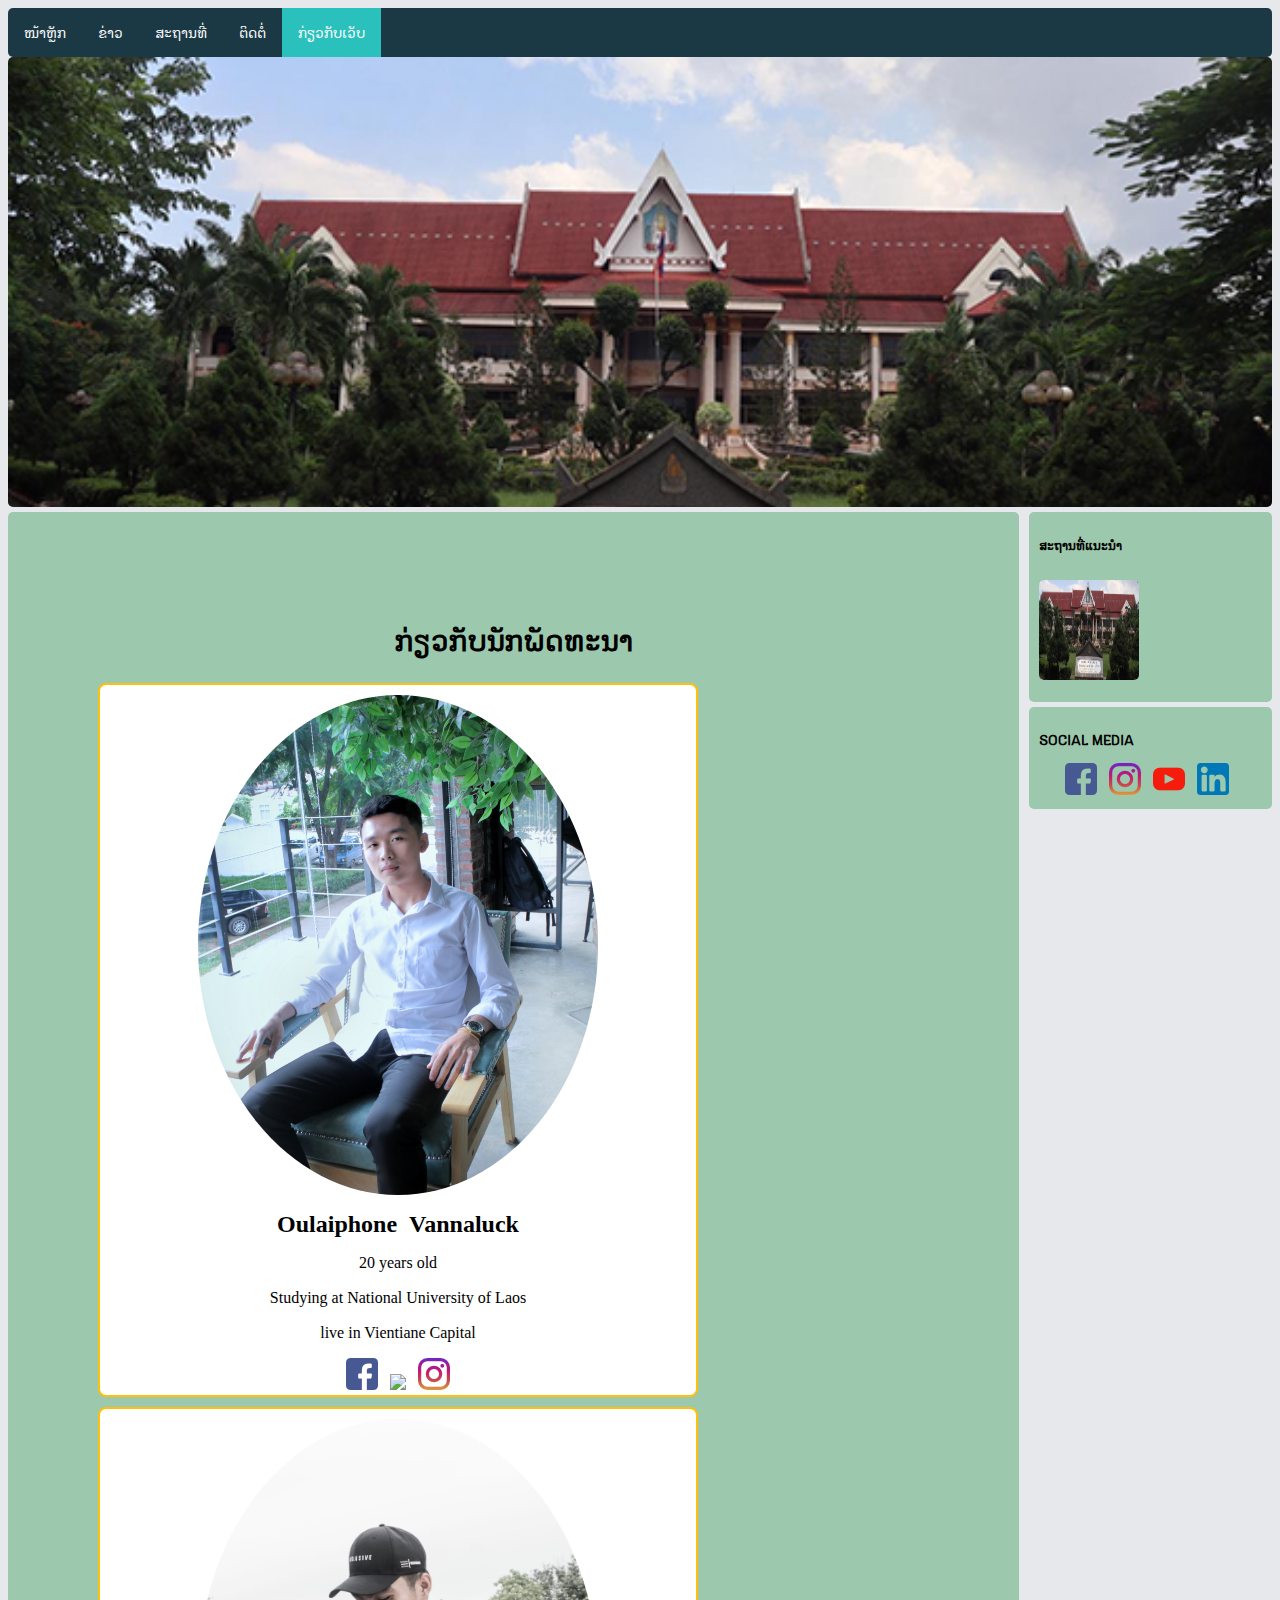
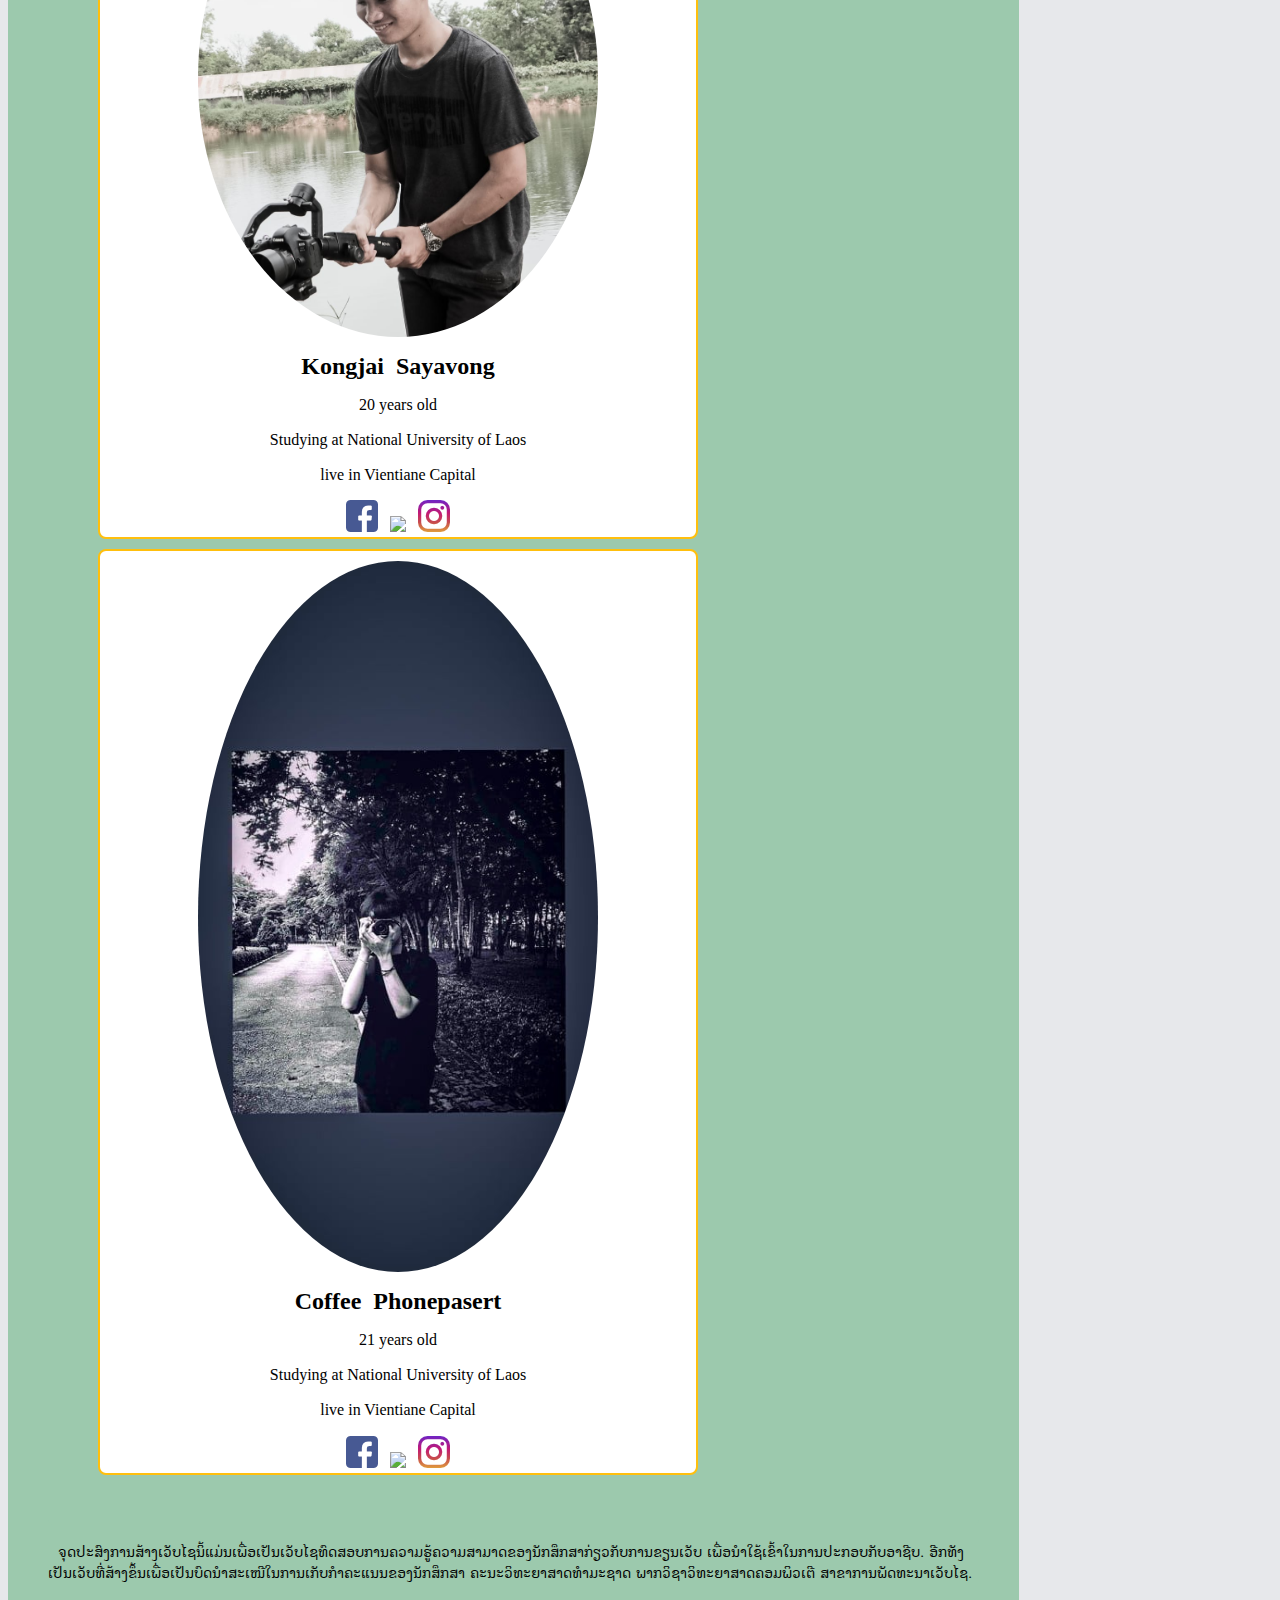
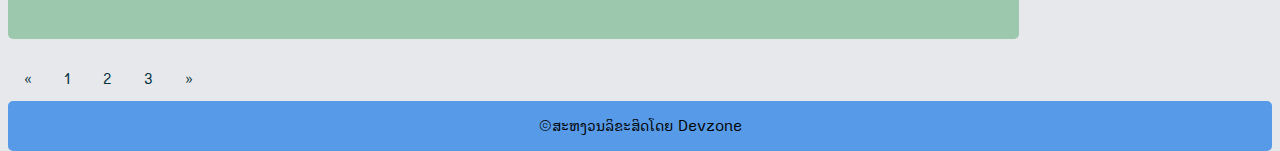
==== about.html @ 38f02ed0 "first commit" ====
<html>

<head>
  <meta name="viewport" content="width=device-width, initial-scale=1.0">
  <link rel="stylesheet" href="style.css">
</head>

<body>

  <div>
    <ul class="topnav">
      <li><a href="index.html">ໜ້າຫຼັກ</a></li>
      <li><a href="news.html">ຂ່າວ</a></li>
      <li><a href="location.html">ສະຖານທີ່</a></li>
      <li><a href="#contact">ຕິດຕໍ່</a></li>
      <li><a a class="active" href="about.html">ກ່ຽວກັບເວັບ</a></li>
    </ul>

  </div>


  <div class="hero-image">

    <div class="hero-text">
    </div>
  </div>
  <div class="row">
    <div class="leftcolumn">
      <div class="main_content">
        <div class="main_content">
          <H1 style="text-align: center;">
            ກ່ຽວກັບນັກພັດທະນາ
          </H1>

          <div class="profile">
            <img class="houp-pro" src="img/20200812150706_IMG_2330-01.jpeg">
            <h2 class="name-pro">Oulaiphone&nbsp;&nbsp;Vannaluck</h2>
            <p>20 years old</p>
            <p>Studying at National University of Laos</p>
            <p>live in Vientiane Capital</p>
            <a href="#"><img src="icons/facebook.png"></a>&nbsp;&nbsp;
            <a href="#"><img src="icons/whatsapp.png"></a>&nbsp;&nbsp;
            <a href="#"><img src="icons/instagram.png"></a>
          </div>
          <div class="profile">
            <img class="houp-pro" src="img/kongjai.jpg">
            <h2 class="name-pro">Kongjai&nbsp;&nbsp;Sayavong</h2>
            <p>20 years old</p>
            <p>Studying at National University of Laos</p>
            <p>live in Vientiane Capital</p>
            <a href="#"><img src="icons/facebook.png"></a>&nbsp;&nbsp;
            <a href="#"><img src="icons/whatsapp.png"></a>&nbsp;&nbsp;
            <a href="#"><img src="icons/instagram.png"></a>
          </div>
          <div class="profile">
            <img class="houp-pro" src="img/coffee .jpg">
            <h2 class="name-pro">Coffee&nbsp;&nbsp;Phonepasert</h2>
            <p>21 years old</p>
            <p>Studying at National University of Laos</p>
            <p>live in Vientiane Capital</p>
            <a href="#"><img src="icons/facebook.png"></a>&nbsp;&nbsp;
            <a href="#"><img src="icons/whatsapp.png"></a>&nbsp;&nbsp;
            <a href="#"><img src="icons/instagram.png"></a>
          </div>

        </div>

        <p>&nbsp ຈຸດປະສົງການສ້າງເວັບໄຊນິ້ແມ່ນເພື່ອເປັນເວັບໄຊທົດສອບການຄວາມຮູ້ຄວາມສາມາດຂອງນັກສຶກສາກ່ຽວກັບການຂຽນເວັບ
          ເພື່ອນຳໃຊ້ເຂົ້າໃນການປະກອບກັບອາຊີບ. ອີກທັງເປັນເວັບທີ່ສ້າງຂຶ້ນເພື່ອເປັນບົດນຳສະເໜີໃນການເກັບກຳຄະແນນຂອງນັກສຶກສາ
          ຄະນະວິທະຍາສາດທຳມະຊາດ ພາກວິຊາວິທະຍາສາດຄອມພິວເຕີ ສາຂາການພັດທະນາເວັບໄຊ.
        </p>
      </div>

    </div>
    <!-- sidebar -->
    <div class="rightcolumn">
      <div class="sidebar">
        <h3>ສະຖານທີ່ແນະນຳ</h3>
        <div class="content_img">
          <p><img src="" alt=""></p>
        </div>
        <div class="content_img">
          <p><img src="img/small/3.jpg" alt="" class="image_slidebar"></p>
        </div>
        <div class="content_img">
        </div>
      </div>
      <div class="sidebar">
        <h3>SOCIAL MEDIA</h3>
        <center>
          <a class="icon" href="#"><img src="icons/facebook.png">&nbsp;&nbsp;</a>
          <a class="icon" href="#"><img src="icons/instagram.png">&nbsp;&nbsp;</a>
          <a class="icon" href="#"><img src="icons/youtube.png">&nbsp;&nbsp;</a>
          <a class="icon" href="#"><img src="icons/linkedin.png">&nbsp;&nbsp;</a>
        </center>
      </div>
    </div>

  </div>
  <br>
  <div class="pagination">

    <a href="#">&laquo;</a>
    <a href="index.html">1</a>
    <a href="Page2.html">2</a>
    <a href="#">3</a>
    <a href="#">&raquo;</a>

  </div>
  <br>
  <div>
    <table class="footer">
      <tr>
        <td>
          <p>&copy;ສະຫງວນລິຂະສິດໂດຍ Devzone</p>
        </td>

      </tr>
    </table>

  </div>


  <!-- The core Firebase JS SDK is always required and must be listed first -->
  <script src="/__/firebase/7.17.1/firebase-app.js"></script>

  <!-- TODO: Add SDKs for Firebase products that you want to use
       https://firebase.google.com/docs/web/setup#available-libraries -->
  <script src="/__/firebase/7.17.1/firebase-analytics.js"></script>

  <!-- Initialize Firebase -->
  <script src="/__/firebase/init.js"></script>
</body>

</html>
---- style.css ----
.topnav {
  border-radius: 5px;
}

ul.topnav {
  list-style-type: none;
  margin: 0;
  padding: 0;
  overflow: hidden;
  background-color: #1b3945;
}

ul.topnav li {
  float: left;
}

ul.topnav li a {
  display: block;
  color: white;
  text-align: center;
  padding: 14px 16px;
  text-decoration: none;
}

ul.topnav li a:hover:not(.active) {
  background-color: rgba(254, 251, 255, 0.164);
}

ul.topnav li a.active {
  background-color: rgba(49, 253, 243, 0.685);
}

ul.topnav li.right {
  float: right;
}

@media screen and (max-width: 600px) {
  ul.topnav li.right,
  ul.topnav li {
    float: none;
  }
}
.hero-image {
  border-radius: 5px;
  background-image: url("img/backgroud/33.jpg");
  height: 50%;
  background-position: center;
  background-repeat: no-repeat;
  background-size: cover;
  position: relative;
}

.hero-text {
  text-align: center;
  position: absolute;
  top: 50%;
  left: 50%;
  transform: translate(-50%, -50%);
}

.hero-text button {
  border: none;
  outline: 0;
  display: inline-block;
  padding: 10px 25px;
  color: black;
  background-color: #c8d8d383;
  border-radius: 10px;

  text-align: center;
  cursor: pointer;
}

.hero-text button:hover {
  background-color: rgba(25, 131, 202, 0.445);
}

/* content */

@media (min-width: 576px) {
  .content,
  .intro,
  .slide {
    max-width: 540px;
  }
}

@media (min-width: 768px) {
  .content,
  .intro,
  .slide {
    max-width: 720px;
  }
}

@media (min-width: 992px) {
  .content,
  .intro,
  .slide {
    max-width: 960px;
  }
}

@media (min-width: 1200px) {
  .content,
  .intro,
  .slide {
    max-width: 1140px;
  }
}
/* fram */
* {
  box-sizing: border-box;
}

body {
  background-color: #e7e8eb;
  height: 100%;
  color: black;
  font-family: Saysettha OT;
}
.p_slide {
  border-radius: 10px;
  position: relative;
  width: 600px;
  height: 400px;
  overflow: hidden;
  margin: 0 auto;
  box-shadow: 0 2px 6px rgba(0, 0, 0, 0.274);
}
.p_slide:hover .slide:after,
.p_slide:hover .counter,
.p_slide:hover .slide:before {
  opacity: 1;
}
.slide {
  float: right;
  position: absolute;
  z-index: 1;
  width: auto;
  height: auto;
  background-color: #eee;
  text-align: center;
  transition: opacity 0.9s;
  opacity: 1;
}
.slide:before {
  content: attr(annot);
  display: block;
  position: absolute;
  left: 20px;
  bottom: 20px;
  color: rgba(255, 255, 255, 0.9);
  font-size: 14px;
  font-weight: 300;
  z-index: 12;
  opacity: 0;
  transition: opacity 0.3s;
  text-shadow: 0 0 1px #000;
}
.slide:after {
  content: attr(slide);
  display: block;
  position: absolute;
  bottom: 0;
  transition: opacity 0.3s;
  width: 100%;
  height: 80px;
  opacity: 0;
  background-image: linear-gradient(transparent, rgba(0, 0, 0, 0.5));
  text-align: left;
  text-indent: 549px;
  line-height: 101px;
  font-size: 13px;
  color: rgba(255, 255, 255, 0.9);
  text-shadow: 0 0 1px #000;
}
.counter {
  position: absolute;
  bottom: 20px;
  right: 1px;
  height: 20px;
  width: 60px;
  z-index: 2;
  text-align: center;
  color: #fff;
  line-height: 21px;
  font-size: 13px;
  opacity: 0;
  transition: opacity 0.3s;
}
.input_p {
  top: 0;
  right: 0;
  float: right;
  position: absolute;
  margin-top: 0;
  z-index: 9;
  height: 100%;
  width: 100%;
  opacity: 0;
  cursor: pointer;
}
.input_p:checked {
  z-index: 8;
}
.input_p:checked + .slide {
  opacity: 0;
}
.input_p:checked:nth-child(1):checked {
  z-index: 9;
}
.input_p:nth-child(1):checked {
  float: left;
  z-index: 9;
}
.input_p:nth-child(1):checked + .slide {
  opacity: 1;
}
.input_p:nth-child(1):checked ~ .input_p {
  float: left;
  z-index: 8;
}
.input_p:nth-child(1):checked ~ .input_p + .slide {
  opacity: 0;
}
.input_p:nth-child(1):checked ~ .input_p:checked {
  z-index: 9;
}
.input_p:nth-child(1):checked ~ .input_p:checked + .slide {
  opacity: 1;
}
/* --- Intro text --- */
.intro {
  padding: 80px 0 60px 0;
  text-align: center;

  margin: auto;
  width: 800px;
}
.intro .intro__title {
  font-weight: 200;
  font-size: 32px;
}
.intro .intro__body {
  font-size: 16px;
  line-height: 24px;
  font-weight: 300;
  opacity: 0.48;
  padding: 0 160px;
  margin: 0;
}
/* layout */

/* Left column */
.leftcolumn {
  float: left;
  width: 80%;
}
.leftcolumnnews {
  float: left;
  width: 100%;
}

/* Right column */
.rightcolumn {
  float: left;
  width: 20%;
  padding-left: 10px;
}

/* Add a card effect for articles */
.main_content {
  padding: 40px;
  border-radius: 5px;
  margin-top: 5px;
  background-color: #9cc9ad;
}

/* Clear floats after the columns */
.row:after {
  content: "";
  display: table;
  clear: both;
}

/* Responsive layout - when the screen is less than 800px wide, make the two columns stack on top of each other instead of next to each other */
@media screen and (max-width: 800px) {
  .leftcolumn,
  .rightcolumn {
    width: 100%;
  }
}
.sidebar {
  border-radius: 5px;
  font-size: 12px;
  padding: 10px;
  margin-top: 5px;
  background-color: #9cc9ad;
}
.image_slidebar {
  width: 100px;
  height: 100px;
  border-radius: 5px;
}
.footer {
  border-radius: 5px;
  color: rgb(0, 0, 0);
  width: 100%;
  height: 50px;
  text-align: center;
  background-color: rgba(40, 128, 230, 0.753);
  margin-top: 20px;
}

.pagination a {
  color: rgb(3, 48, 61);
  float: left;
  padding: 8px 16px;
  text-decoration: none;
  transition: background-color 0.3s;
}

.pagination a.active {
  background-color: dodgerblue;
  color: rgb(3, 48, 61);
}

.pagination a:hover:not(.active) {
  background-color: rgba(85, 198, 226, 0.815);
}
.icon {
  text-decoration: none;
  color: black;
}
@media screen and (max-width: 700px) {
  .pic_content,
  .p_slide {
    width: 350px;
    height: 250px;
  }
}
@media screen and (max-width: 350px) {
  .pic_content,
  .p_slide {
    width: 200px;
    height: 100px;
  }
}
.houp-pro {
  width: 400px;
  border-radius: 50%;
  position: relative;
  margin-top: 10px;
}
.profile {
  position: relative;
  margin: 10px;
  border: 2px solid rgb(255, 191, 13);
  width: 600px;
  text-align: center;
  line-height: 0.5cm;
  font-family: Letters for Learners;
  background-color: #fff;
  border-radius: 8px;
}
@media screen and (max-width: 800px) {
  .profile {
    width: 300px;
  }
  .houp-pro {
    width: 250px;
  }
}
.pic_container {
  padding: 0;
}
.picnews {
  width: 600px;
}
@font-face {
  font-family: laof;
  src: url("lao.woff");
}
body {
  font-family: laof;
}
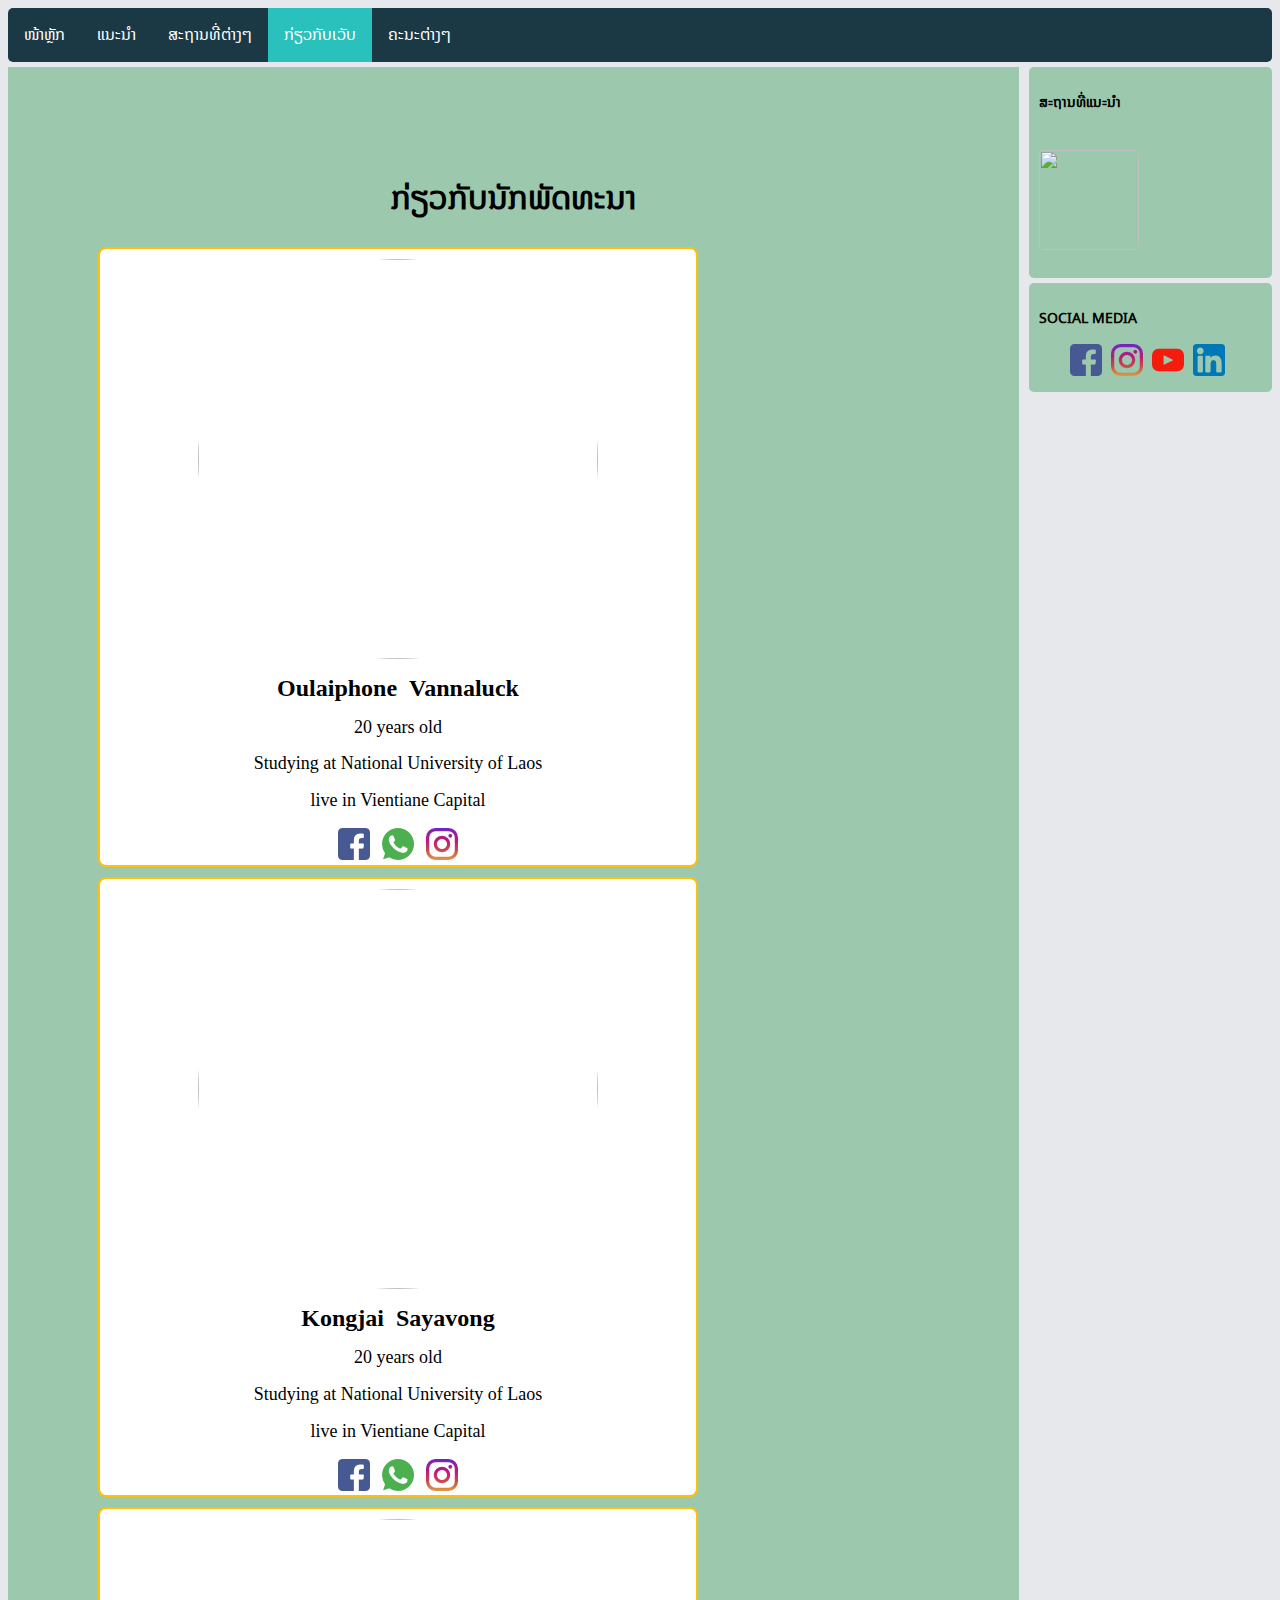
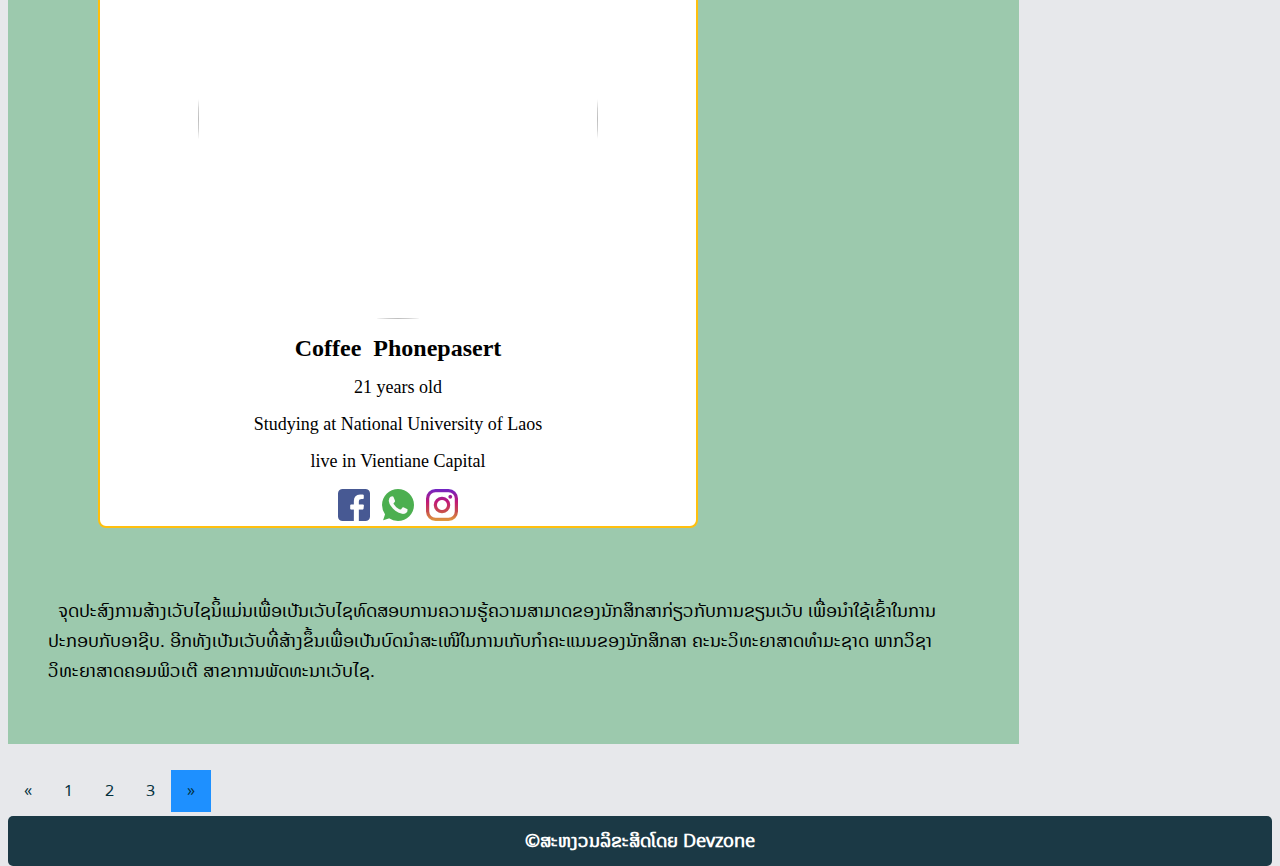
==== commit c4ae21bd: "fix all" ====
--- a/about.html
+++ b/about.html
@@ -10,20 +10,27 @@
   <div>
     <ul class="topnav">
       <li><a href="index.html">ໜ້າຫຼັກ</a></li>
-      <li><a href="news.html">ຂ່າວ</a></li>
-      <li><a href="location.html">ສະຖານທີ່</a></li>
-      <li><a href="#contact">ຕິດຕໍ່</a></li>
-      <li><a a class="active" href="about.html">ກ່ຽວກັບເວັບ</a></li>
+      <li><a href="news.html">ແນະນຳ</a></li>
+      <li><a href="location.html">ສະຖານທີ່ຕ່າງໆ</a></li>
+
+      <li><a class="active" href="about.html">ກ່ຽວກັບເວັບ</a></li>
+      <li>
+        <div class="dropdown">
+          <button class="dropbtn">ຄະນະຕ່າງໆ
+
+          </button>
+          <div class="dropdown-content">
+            <a href="auksone.html">ອັກສອນສາດ</a>
+            <a href="economic.html">ເສດຖະສາດ</a>
+            <a href="fns.html">ທຳມະຊາດ</a>
+          </div>
+        </div>
+      </li>
     </ul>
+
 
   </div>
 
-
-  <div class="hero-image">
-
-    <div class="hero-text">
-    </div>
-  </div>
   <div class="row">
     <div class="leftcolumn">
       <div class="main_content">
@@ -33,7 +40,7 @@
           </H1>
 
           <div class="profile">
-            <img class="houp-pro" src="img/20200812150706_IMG_2330-01.jpeg">
+            <img class="houp-pro" src="img/kito.jpg">
             <h2 class="name-pro">Oulaiphone&nbsp;&nbsp;Vannaluck</h2>
             <p>20 years old</p>
             <p>Studying at National University of Laos</p>
@@ -102,9 +109,10 @@
 
     <a href="#">&laquo;</a>
     <a href="index.html">1</a>
-    <a href="Page2.html">2</a>
-    <a href="#">3</a>
-    <a href="#">&raquo;</a>
+    <a href="news.html">2</a>
+    <a href="location.html">3</a>
+
+    <a class="active" href="about.html">&raquo;</a>
 
   </div>
   <br>
--- a/style.css
+++ b/style.css
@@ -37,9 +37,20 @@
 @media screen and (max-width: 600px) {
   ul.topnav li.right,
   ul.topnav li {
-    float: none;
-  }
-}
+    float: left;
+  }
+}
+.topnav a.icon {
+  background: black;
+  display: block;
+  position: absolute;
+  right: 0;
+  top: 0;
+}
+.topnav #myLinks {
+  display: none;
+}
+
 .hero-image {
   border-radius: 5px;
   background-image: url("img/backgroud/33.jpg");
@@ -51,6 +62,7 @@
 }
 
 .hero-text {
+  color: white;
   text-align: center;
   position: absolute;
   top: 50%;
@@ -71,8 +83,10 @@
   cursor: pointer;
 }
 
-.hero-text button:hover {
-  background-color: rgba(25, 131, 202, 0.445);
+.hero-text:hover {
+  color: #000;
+  border-radius: 50%;
+  background-color: rgb(57, 176, 255);
 }
 
 /* content */
@@ -261,6 +275,14 @@
   float: left;
   width: 100%;
 }
+.place1 {
+  float: left;
+  width: 50%;
+}
+.place2 {
+  float: left;
+  width: 50%;
+}
 
 /* Right column */
 .rightcolumn {
@@ -272,7 +294,7 @@
 /* Add a card effect for articles */
 .main_content {
   padding: 40px;
-  border-radius: 5px;
+
   margin-top: 5px;
   background-color: #9cc9ad;
 }
@@ -289,6 +311,15 @@
   .leftcolumn,
   .rightcolumn {
     width: 100%;
+  }
+}
+@media screen and (max-width: 800px) {
+  .place1,
+  .place2 {
+    width: 100%;
+  }
+  .pic_lo {
+    width: 300px;
   }
 }
 .sidebar {
@@ -305,12 +336,13 @@
 }
 .footer {
   border-radius: 5px;
-  color: rgb(0, 0, 0);
+  color: white;
   width: 100%;
   height: 50px;
   text-align: center;
-  background-color: rgba(40, 128, 230, 0.753);
+  background-color: #1b3945;
   margin-top: 20px;
+  font-weight: bold;
 }
 
 .pagination a {
@@ -377,11 +409,71 @@
 }
 .picnews {
   width: 600px;
+  margin-left: 25%;
+  border-radius: 10px;
+}
+@media screen and (max-width: 700px) {
+  .picnews {
+    width: 300px;
+    margin-left: 5%;
+  }
 }
 @font-face {
   font-family: laof;
-  src: url("lao.woff");
+  src: url("lao.ttf");
 }
 body {
   font-family: laof;
 }
+
+.dropdown-content {
+  display: none;
+  position: absolute;
+
+  min-width: 160px;
+  box-shadow: 0px 8px 16px 0px rgb(0, 0, 0);
+  z-index: 1;
+}
+
+.dropdown-content a {
+  float: none;
+  color: black;
+  background-color: #1b3945;
+  padding: 12px 16px;
+  text-decoration: none;
+  display: block;
+  text-align: left;
+}
+
+.dropdown-content a:hover {
+  background-color: rgb(21, 70, 70);
+}
+
+.dropdown:hover .dropdown-content {
+  background-color: black;
+  display: block;
+}
+.dropdown .dropbtn {
+  font-size: 16px;
+  border: none;
+  outline: none;
+  color: white;
+  padding: 14px 16px;
+  background-color: inherit;
+  font-family: inherit;
+  margin: 0;
+}
+.lin {
+  color: #000;
+}
+a {
+  text-decoration: none;
+}
+p {
+  font-size: 18px;
+}
+@media screen and (max-width: 800px) {
+  p {
+    font-size: 16px;
+  }
+}
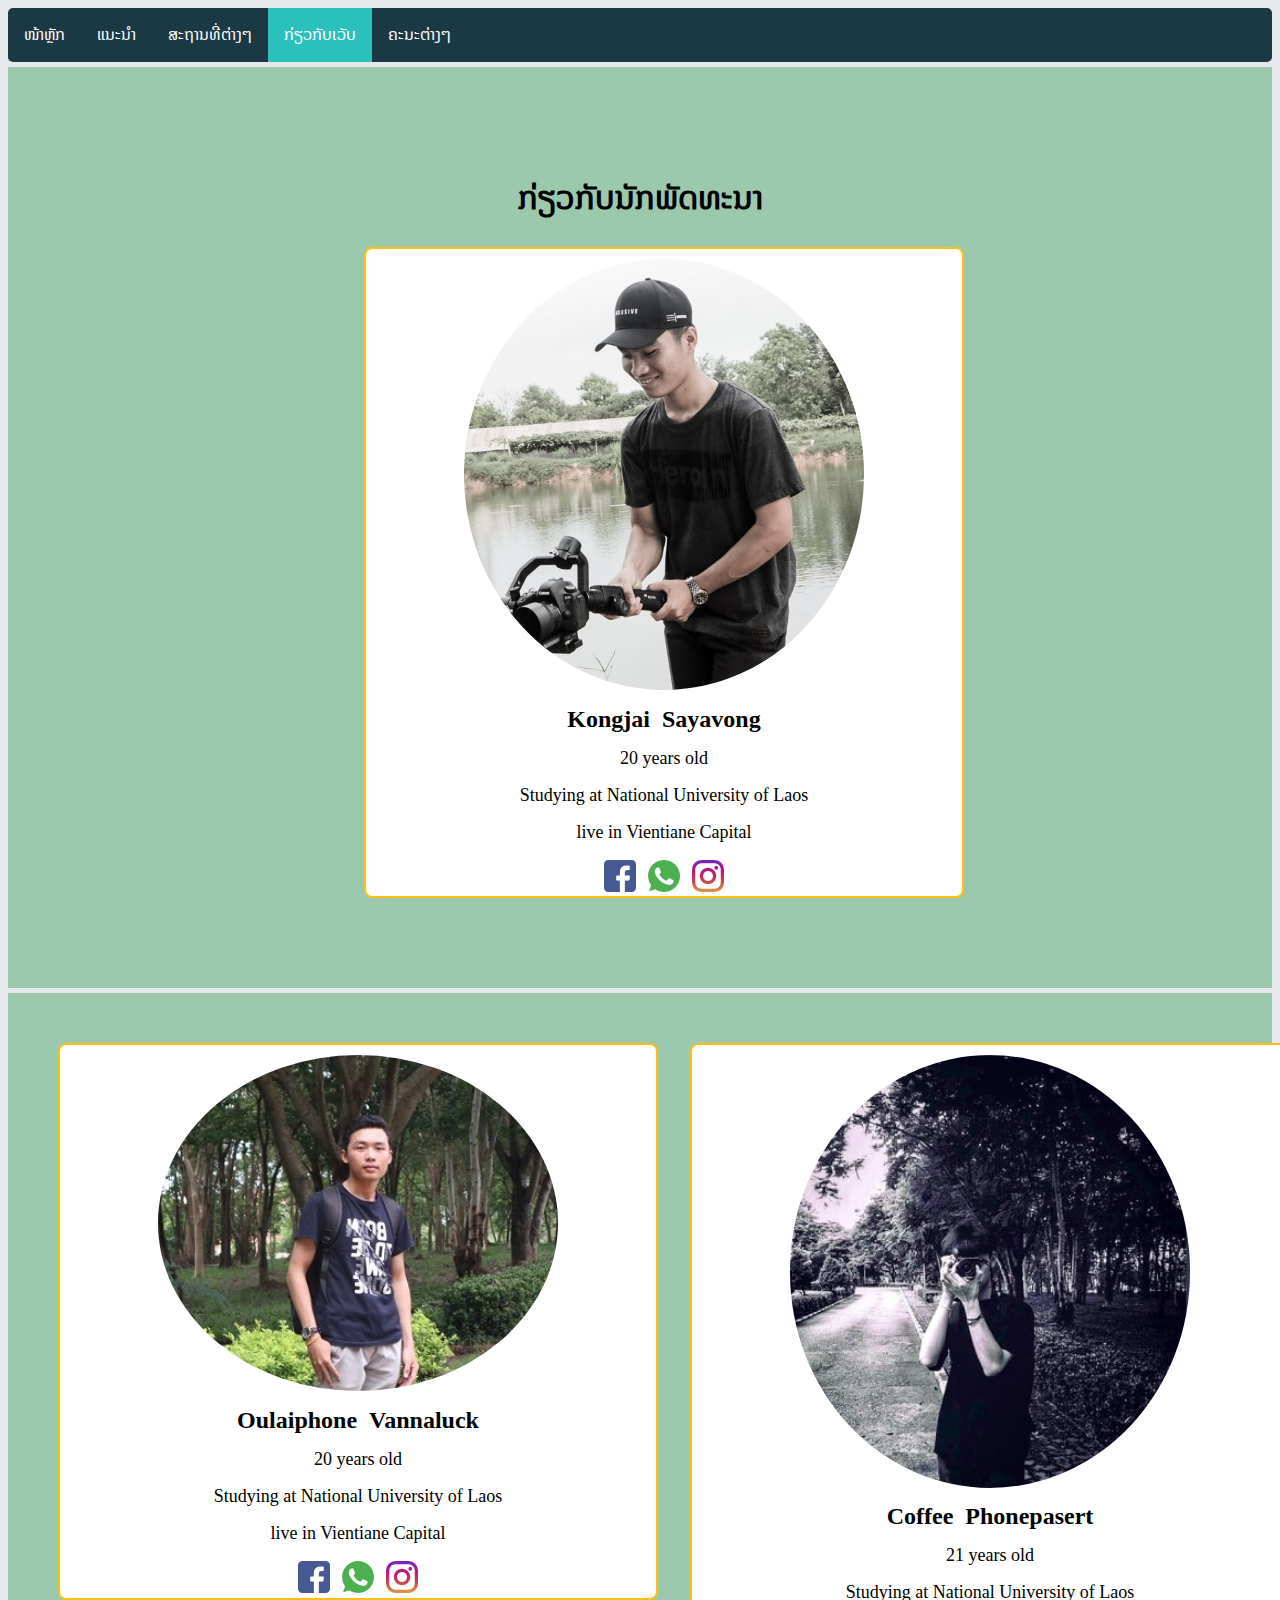
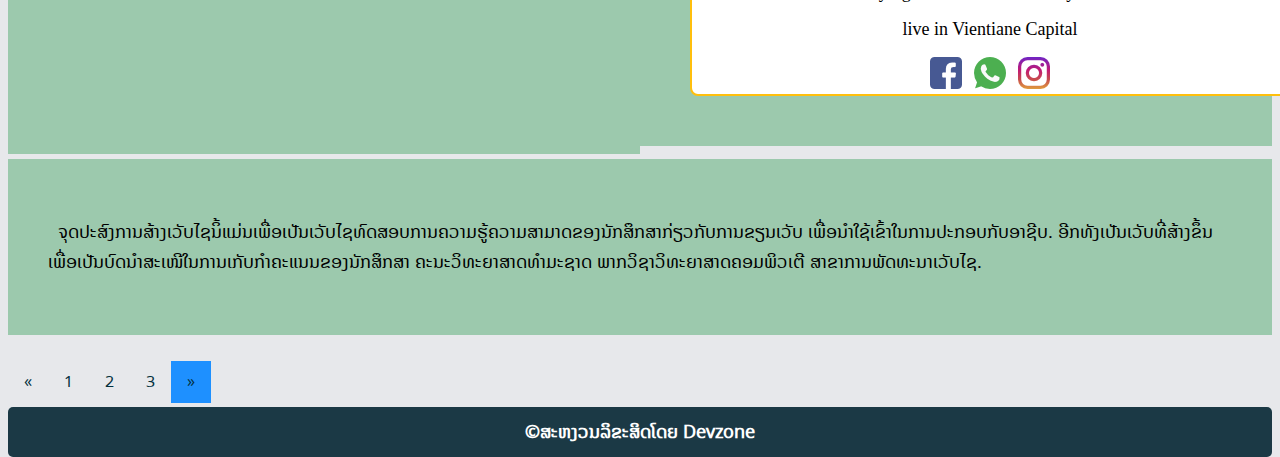
==== commit c4cf802b: "fix bug" ====
--- a/about.html
+++ b/about.html
@@ -3,6 +3,7 @@
 <head>
   <meta name="viewport" content="width=device-width, initial-scale=1.0">
   <link rel="stylesheet" href="style.css">
+  <link rel="stylesheet" href="about.css">
 </head>
 
 <body>
@@ -32,25 +33,16 @@
   </div>
 
   <div class="row">
-    <div class="leftcolumn">
+    <div class="kong">
       <div class="main_content">
         <div class="main_content">
           <H1 style="text-align: center;">
             ກ່ຽວກັບນັກພັດທະນາ
           </H1>
 
-          <div class="profile">
-            <img class="houp-pro" src="img/kito.jpg">
-            <h2 class="name-pro">Oulaiphone&nbsp;&nbsp;Vannaluck</h2>
-            <p>20 years old</p>
-            <p>Studying at National University of Laos</p>
-            <p>live in Vientiane Capital</p>
-            <a href="#"><img src="icons/facebook.png"></a>&nbsp;&nbsp;
-            <a href="#"><img src="icons/whatsapp.png"></a>&nbsp;&nbsp;
-            <a href="#"><img src="icons/instagram.png"></a>
-          </div>
-          <div class="profile">
-            <img class="houp-pro" src="img/kongjai.jpg">
+
+          <div class="profile-kong">
+            <img class="houp-kong" src="img/kongjai.jpg">
             <h2 class="name-pro">Kongjai&nbsp;&nbsp;Sayavong</h2>
             <p>20 years old</p>
             <p>Studying at National University of Laos</p>
@@ -59,50 +51,55 @@
             <a href="#"><img src="icons/whatsapp.png"></a>&nbsp;&nbsp;
             <a href="#"><img src="icons/instagram.png"></a>
           </div>
-          <div class="profile">
-            <img class="houp-pro" src="img/coffee .jpg">
-            <h2 class="name-pro">Coffee&nbsp;&nbsp;Phonepasert</h2>
-            <p>21 years old</p>
-            <p>Studying at National University of Laos</p>
-            <p>live in Vientiane Capital</p>
-            <a href="#"><img src="icons/facebook.png"></a>&nbsp;&nbsp;
-            <a href="#"><img src="icons/whatsapp.png"></a>&nbsp;&nbsp;
-            <a href="#"><img src="icons/instagram.png"></a>
-          </div>
+
 
         </div>
 
+
+      </div>
+
+    </div>
+
+    <!-- sidebar -->
+    <div class="to">
+      <div class="main_content">
+        <div class="profile">
+          <img class="houp-pro" src="img/kito.jpg">
+          <h2 class="name-pro">Oulaiphone&nbsp;&nbsp;Vannaluck</h2>
+          <p>20 years old</p>
+          <p>Studying at National University of Laos</p>
+          <p>live in Vientiane Capital</p>
+          <a href="#"><img src="icons/facebook.png"></a>&nbsp;&nbsp;
+          <a href="#"><img src="icons/whatsapp.png"></a>&nbsp;&nbsp;
+          <a href="#"><img src="icons/instagram.png"></a>
+        </div>
+        <br><br><br><br>
+      </div>
+
+    </div>
+    <div class="fy">
+      <div class="main_content">
+        <div class="profile">
+          <img class="houp-pro" src="img/coffee .jpg">
+          <h2 class="name-pro">Coffee&nbsp;&nbsp;Phonepasert</h2>
+          <p>21 years old</p>
+          <p>Studying at National University of Laos</p>
+          <p>live in Vientiane Capital</p>
+          <a href="#"><img src="icons/facebook.png"></a>&nbsp;&nbsp;
+          <a href="#"><img src="icons/whatsapp.png"></a>&nbsp;&nbsp;
+          <a href="#"><img src="icons/instagram.png"></a>
+        </div>
+      </div>
+
+    </div>
+    <DIV class="CON">
+      <div class="main_content">
         <p>&nbsp ຈຸດປະສົງການສ້າງເວັບໄຊນິ້ແມ່ນເພື່ອເປັນເວັບໄຊທົດສອບການຄວາມຮູ້ຄວາມສາມາດຂອງນັກສຶກສາກ່ຽວກັບການຂຽນເວັບ
           ເພື່ອນຳໃຊ້ເຂົ້າໃນການປະກອບກັບອາຊີບ. ອີກທັງເປັນເວັບທີ່ສ້າງຂຶ້ນເພື່ອເປັນບົດນຳສະເໜີໃນການເກັບກຳຄະແນນຂອງນັກສຶກສາ
           ຄະນະວິທະຍາສາດທຳມະຊາດ ພາກວິຊາວິທະຍາສາດຄອມພິວເຕີ ສາຂາການພັດທະນາເວັບໄຊ.
         </p>
       </div>
-
-    </div>
-    <!-- sidebar -->
-    <div class="rightcolumn">
-      <div class="sidebar">
-        <h3>ສະຖານທີ່ແນະນຳ</h3>
-        <div class="content_img">
-          <p><img src="" alt=""></p>
-        </div>
-        <div class="content_img">
-          <p><img src="img/small/3.jpg" alt="" class="image_slidebar"></p>
-        </div>
-        <div class="content_img">
-        </div>
-      </div>
-      <div class="sidebar">
-        <h3>SOCIAL MEDIA</h3>
-        <center>
-          <a class="icon" href="#"><img src="icons/facebook.png">&nbsp;&nbsp;</a>
-          <a class="icon" href="#"><img src="icons/instagram.png">&nbsp;&nbsp;</a>
-          <a class="icon" href="#"><img src="icons/youtube.png">&nbsp;&nbsp;</a>
-          <a class="icon" href="#"><img src="icons/linkedin.png">&nbsp;&nbsp;</a>
-        </center>
-      </div>
-    </div>
-
+    </DIV>
   </div>
   <br>
   <div class="pagination">
--- a/style.css
+++ b/style.css
@@ -385,7 +385,14 @@
   position: relative;
   margin-top: 10px;
 }
-.profile {
+.houp-kong {
+  width: 400px;
+  border-radius: 50%;
+  position: relative;
+  margin-top: 10px;
+}
+.profile,
+.profile-kong {
   position: relative;
   margin: 10px;
   border: 2px solid rgb(255, 191, 13);
@@ -395,6 +402,9 @@
   font-family: Letters for Learners;
   background-color: #fff;
   border-radius: 8px;
+}
+.profile-kong {
+  margin-left: 25%;
 }
 @media screen and (max-width: 800px) {
   .profile {
--- a/about.css
+++ b/about.css
@@ -0,0 +1,31 @@
+.kong {
+  float: left;
+  width: 100%;
+}
+.fy {
+  float: left;
+  width: 50%;
+}
+.to {
+  width: 50%;
+  float: left;
+}
+@media screen and (max-width: 760px) {
+  .to,
+  .fy,
+  .kong {
+    width: 100%;
+    float: left;
+  }
+  .houp-kong {
+    width: 250px;
+  }
+  .profile-kong {
+    width: 300px;
+    margin-left: 5%;
+  }
+}
+.CON {
+  width: 100%;
+  float: left;
+}
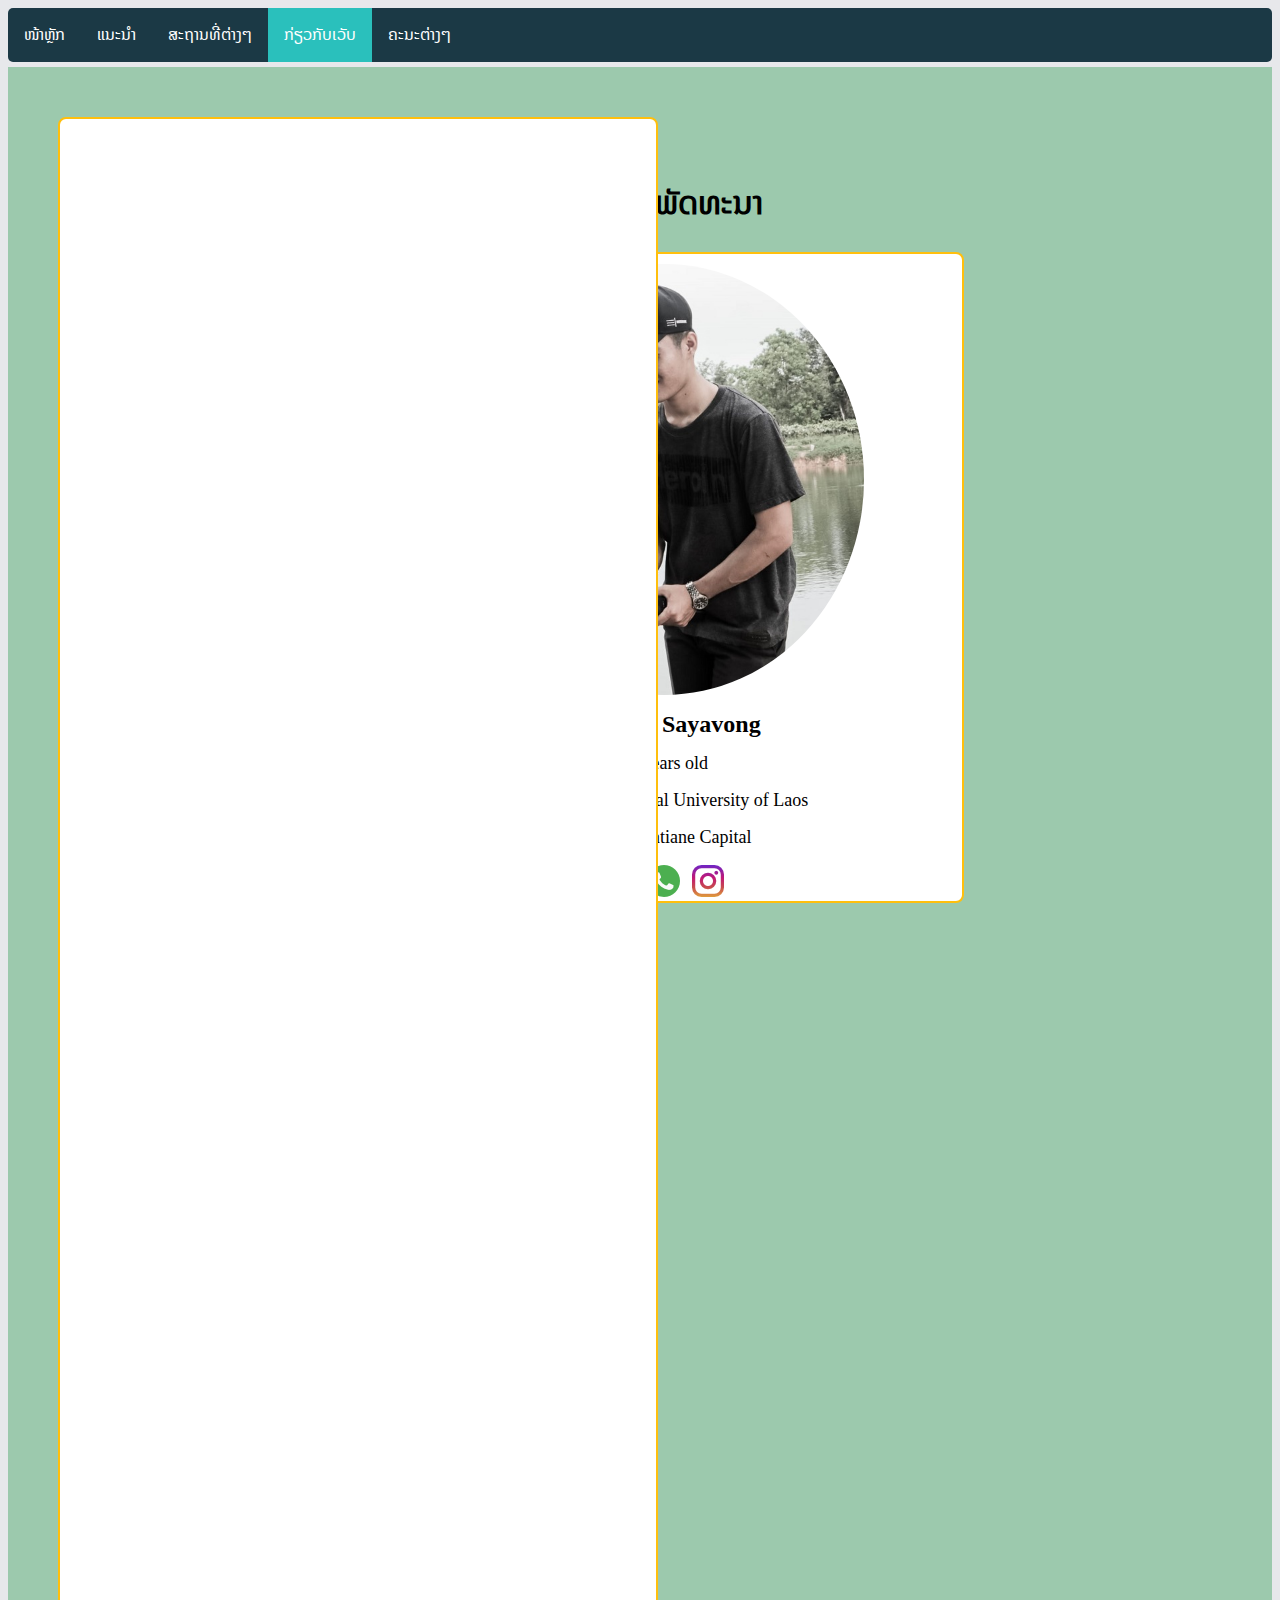
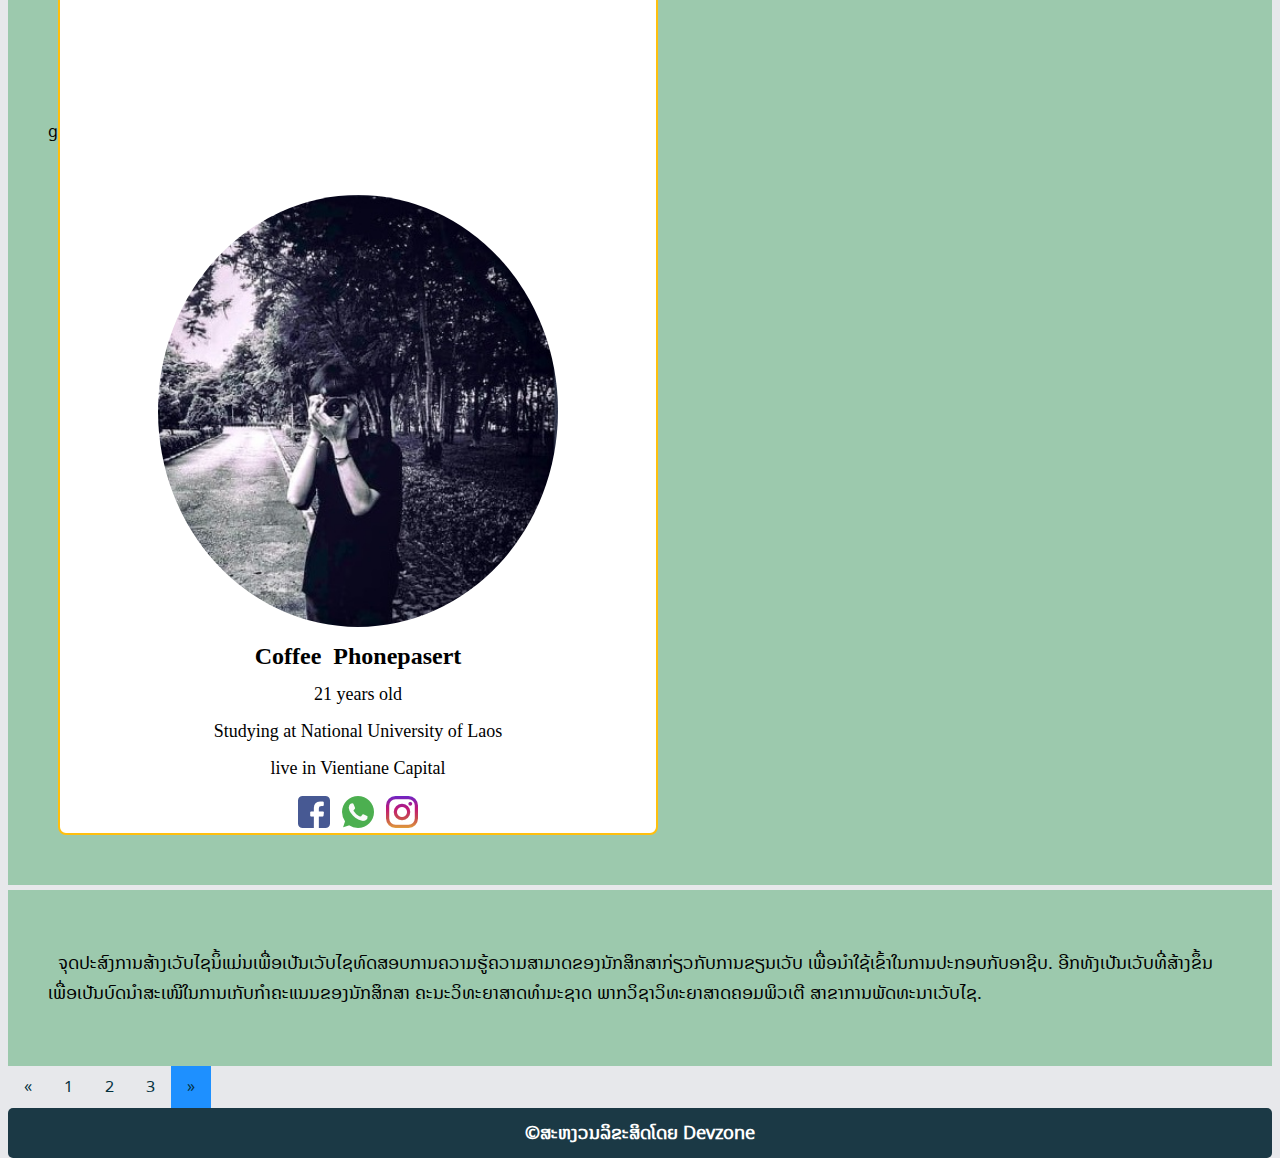
==== commit b632f4b7: "fix bug again" ====
--- a/about.html
+++ b/about.html
@@ -73,33 +73,32 @@
           <a href="#"><img src="icons/whatsapp.png"></a>&nbsp;&nbsp;
           <a href="#"><img src="icons/instagram.png"></a>
         </div>
-        <br><br><br><br>
+        <br><br><br><br>git
       </div>
 
     </div>
-    <div class="fy">
-      <div class="main_content">
-        <div class="profile">
-          <img class="houp-pro" src="img/coffee .jpg">
-          <h2 class="name-pro">Coffee&nbsp;&nbsp;Phonepasert</h2>
-          <p>21 years old</p>
-          <p>Studying at National University of Laos</p>
-          <p>live in Vientiane Capital</p>
-          <a href="#"><img src="icons/facebook.png"></a>&nbsp;&nbsp;
-          <a href="#"><img src="icons/whatsapp.png"></a>&nbsp;&nbsp;
-          <a href="#"><img src="icons/instagram.png"></a>
-        </div>
+    <div class="main_content">
+      <div class="profile">
+        <img class="houp-pro" src="img/coffee .jpg">
+        <h2 class="name-pro">Coffee&nbsp;&nbsp;Phonepasert</h2>
+        <p>21 years old</p>
+        <p>Studying at National University of Laos</p>
+        <p>live in Vientiane Capital</p>
+        <a href="#"><img src="icons/facebook.png"></a>&nbsp;&nbsp;
+        <a href="#"><img src="icons/whatsapp.png"></a>&nbsp;&nbsp;
+        <a href="#"><img src="icons/instagram.png"></a>
       </div>
+    </div>
 
+  </div>
+  <DIV class="CON">
+    <div class="main_content">
+      <p>&nbsp ຈຸດປະສົງການສ້າງເວັບໄຊນິ້ແມ່ນເພື່ອເປັນເວັບໄຊທົດສອບການຄວາມຮູ້ຄວາມສາມາດຂອງນັກສຶກສາກ່ຽວກັບການຂຽນເວັບ
+        ເພື່ອນຳໃຊ້ເຂົ້າໃນການປະກອບກັບອາຊີບ. ອີກທັງເປັນເວັບທີ່ສ້າງຂຶ້ນເພື່ອເປັນບົດນຳສະເໜີໃນການເກັບກຳຄະແນນຂອງນັກສຶກສາ
+        ຄະນະວິທະຍາສາດທຳມະຊາດ ພາກວິຊາວິທະຍາສາດຄອມພິວເຕີ ສາຂາການພັດທະນາເວັບໄຊ.
+      </p>
     </div>
-    <DIV class="CON">
-      <div class="main_content">
-        <p>&nbsp ຈຸດປະສົງການສ້າງເວັບໄຊນິ້ແມ່ນເພື່ອເປັນເວັບໄຊທົດສອບການຄວາມຮູ້ຄວາມສາມາດຂອງນັກສຶກສາກ່ຽວກັບການຂຽນເວັບ
-          ເພື່ອນຳໃຊ້ເຂົ້າໃນການປະກອບກັບອາຊີບ. ອີກທັງເປັນເວັບທີ່ສ້າງຂຶ້ນເພື່ອເປັນບົດນຳສະເໜີໃນການເກັບກຳຄະແນນຂອງນັກສຶກສາ
-          ຄະນະວິທະຍາສາດທຳມະຊາດ ພາກວິຊາວິທະຍາສາດຄອມພິວເຕີ ສາຂາການພັດທະນາເວັບໄຊ.
-        </p>
-      </div>
-    </DIV>
+  </DIV>
   </div>
   <br>
   <div class="pagination">
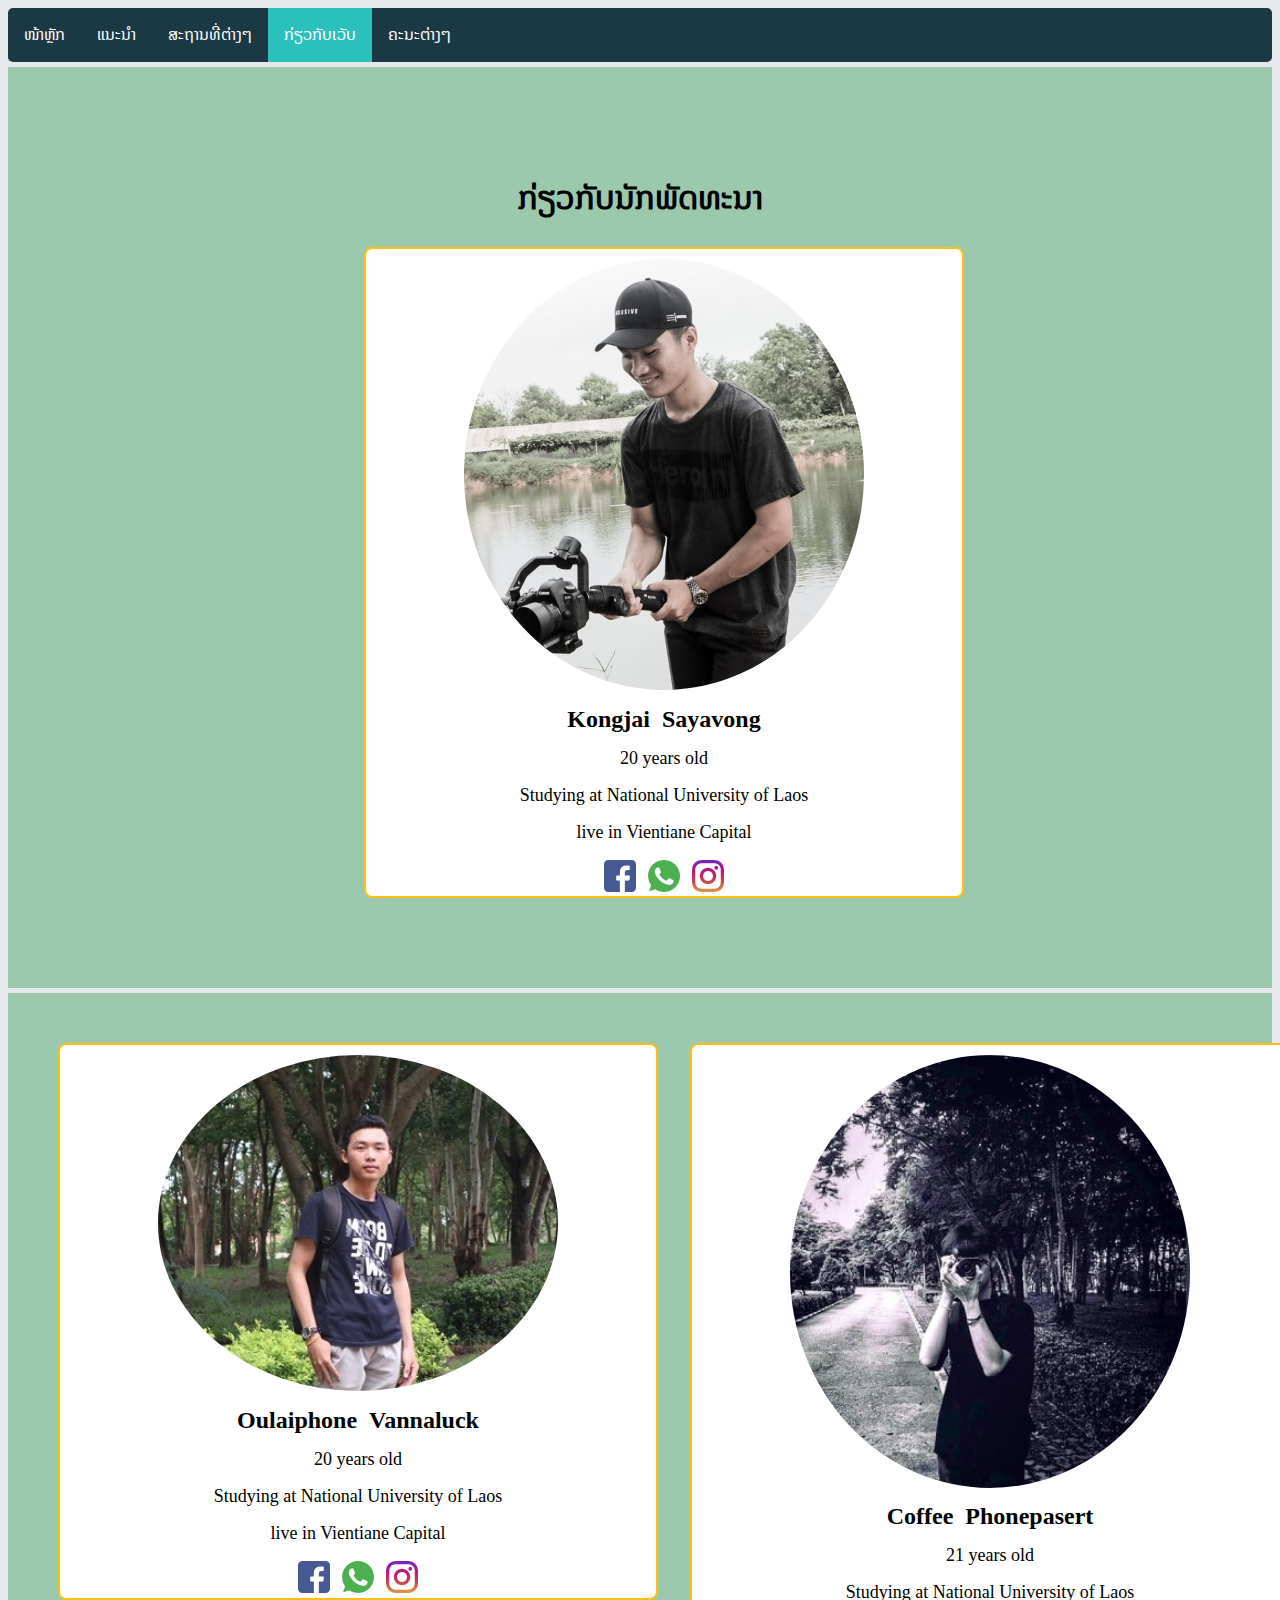
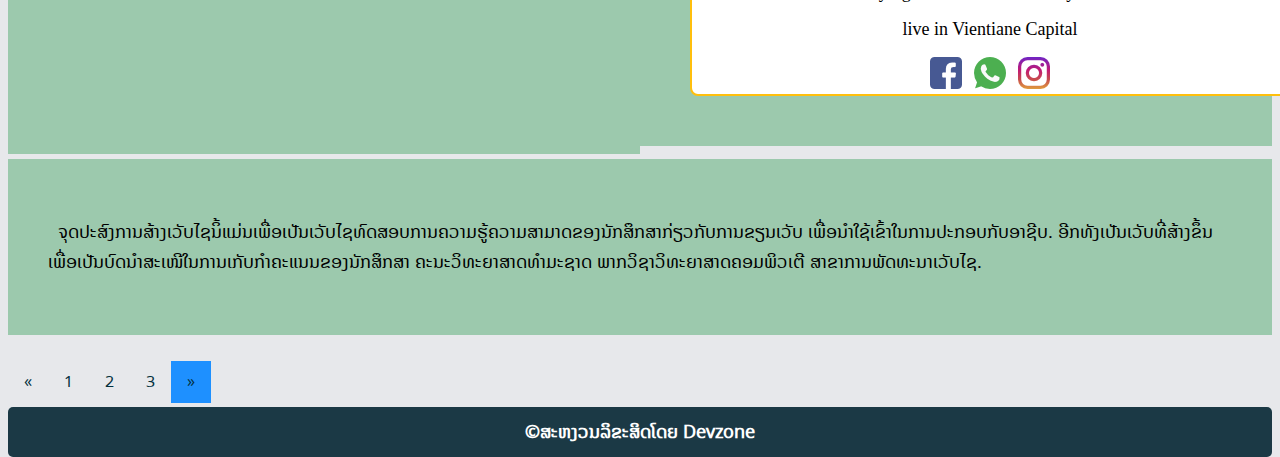
==== commit f2cba8b9: "fix bug" ====
--- a/about.html
+++ b/about.html
@@ -73,32 +73,33 @@
           <a href="#"><img src="icons/whatsapp.png"></a>&nbsp;&nbsp;
           <a href="#"><img src="icons/instagram.png"></a>
         </div>
-        <br><br><br><br>git
+        <br><br><br><br>
       </div>
 
     </div>
-    <div class="main_content">
-      <div class="profile">
-        <img class="houp-pro" src="img/coffee .jpg">
-        <h2 class="name-pro">Coffee&nbsp;&nbsp;Phonepasert</h2>
-        <p>21 years old</p>
-        <p>Studying at National University of Laos</p>
-        <p>live in Vientiane Capital</p>
-        <a href="#"><img src="icons/facebook.png"></a>&nbsp;&nbsp;
-        <a href="#"><img src="icons/whatsapp.png"></a>&nbsp;&nbsp;
-        <a href="#"><img src="icons/instagram.png"></a>
+    <div class="fy">
+      <div class="main_content">
+        <div class="profile">
+          <img class="houp-pro" src="img/coffee .jpg">
+          <h2 class="name-pro">Coffee&nbsp;&nbsp;Phonepasert</h2>
+          <p>21 years old</p>
+          <p>Studying at National University of Laos</p>
+          <p>live in Vientiane Capital</p>
+          <a href="#"><img src="icons/facebook.png"></a>&nbsp;&nbsp;
+          <a href="#"><img src="icons/whatsapp.png"></a>&nbsp;&nbsp;
+          <a href="#"><img src="icons/instagram.png"></a>
+        </div>
       </div>
+
     </div>
-
-  </div>
-  <DIV class="CON">
-    <div class="main_content">
-      <p>&nbsp ຈຸດປະສົງການສ້າງເວັບໄຊນິ້ແມ່ນເພື່ອເປັນເວັບໄຊທົດສອບການຄວາມຮູ້ຄວາມສາມາດຂອງນັກສຶກສາກ່ຽວກັບການຂຽນເວັບ
-        ເພື່ອນຳໃຊ້ເຂົ້າໃນການປະກອບກັບອາຊີບ. ອີກທັງເປັນເວັບທີ່ສ້າງຂຶ້ນເພື່ອເປັນບົດນຳສະເໜີໃນການເກັບກຳຄະແນນຂອງນັກສຶກສາ
-        ຄະນະວິທະຍາສາດທຳມະຊາດ ພາກວິຊາວິທະຍາສາດຄອມພິວເຕີ ສາຂາການພັດທະນາເວັບໄຊ.
-      </p>
-    </div>
-  </DIV>
+    <DIV class="CON">
+      <div class="main_content">
+        <p>&nbsp ຈຸດປະສົງການສ້າງເວັບໄຊນິ້ແມ່ນເພື່ອເປັນເວັບໄຊທົດສອບການຄວາມຮູ້ຄວາມສາມາດຂອງນັກສຶກສາກ່ຽວກັບການຂຽນເວັບ
+          ເພື່ອນຳໃຊ້ເຂົ້າໃນການປະກອບກັບອາຊີບ. ອີກທັງເປັນເວັບທີ່ສ້າງຂຶ້ນເພື່ອເປັນບົດນຳສະເໜີໃນການເກັບກຳຄະແນນຂອງນັກສຶກສາ
+          ຄະນະວິທະຍາສາດທຳມະຊາດ ພາກວິຊາວິທະຍາສາດຄອມພິວເຕີ ສາຂາການພັດທະນາເວັບໄຊ.
+        </p>
+      </div>
+    </DIV>
   </div>
   <br>
   <div class="pagination">
